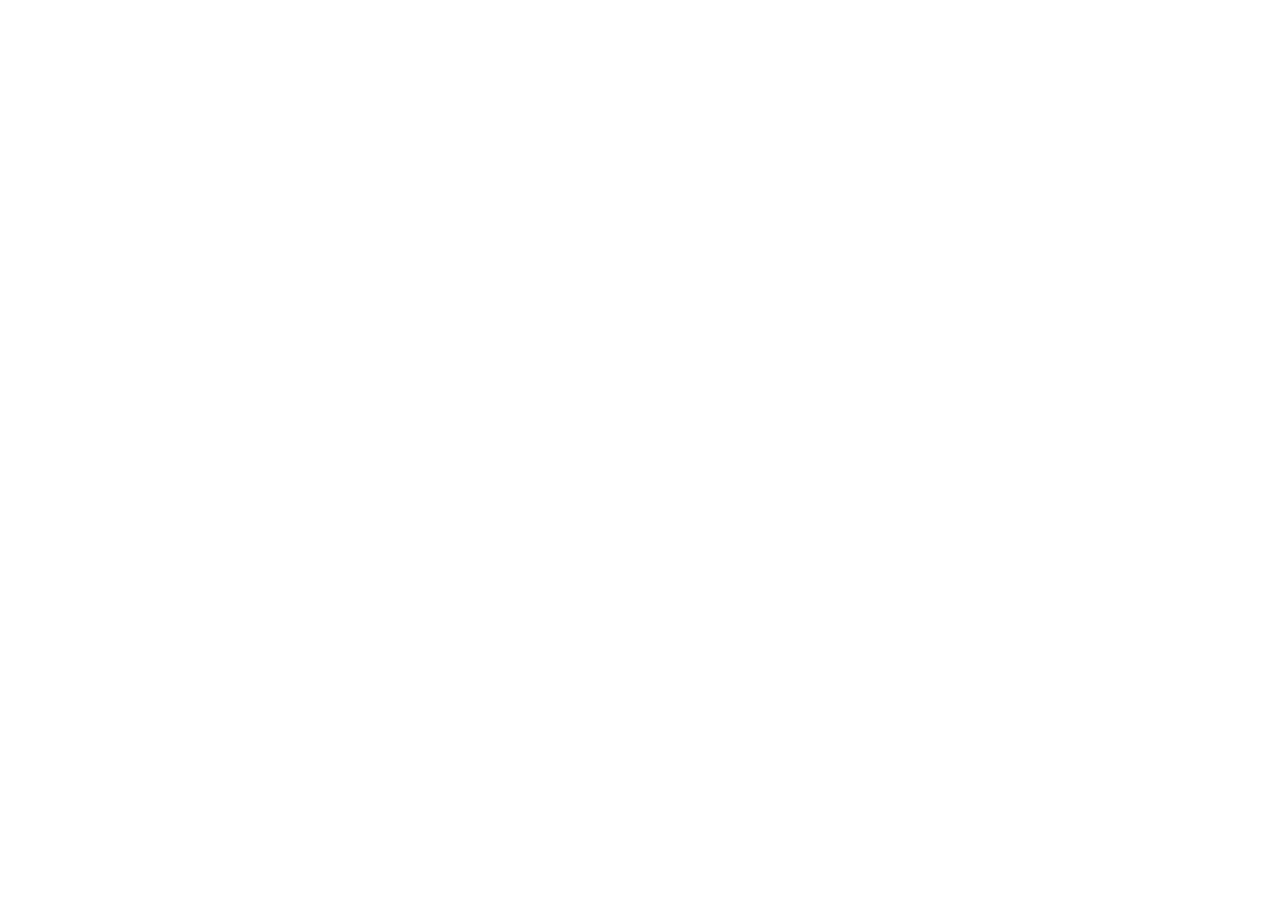
==== index.html @ 6b91a201 "Add initial Jerauld project files" ====
<!DOCTYPE html>
<html lang="en">
<head>
    <meta charset="UTF-8">
    <meta name="viewport" content="width=device-width, initial-scale=1.0">
    <title>Document</title>
</head>
<body>

</body>
</html>
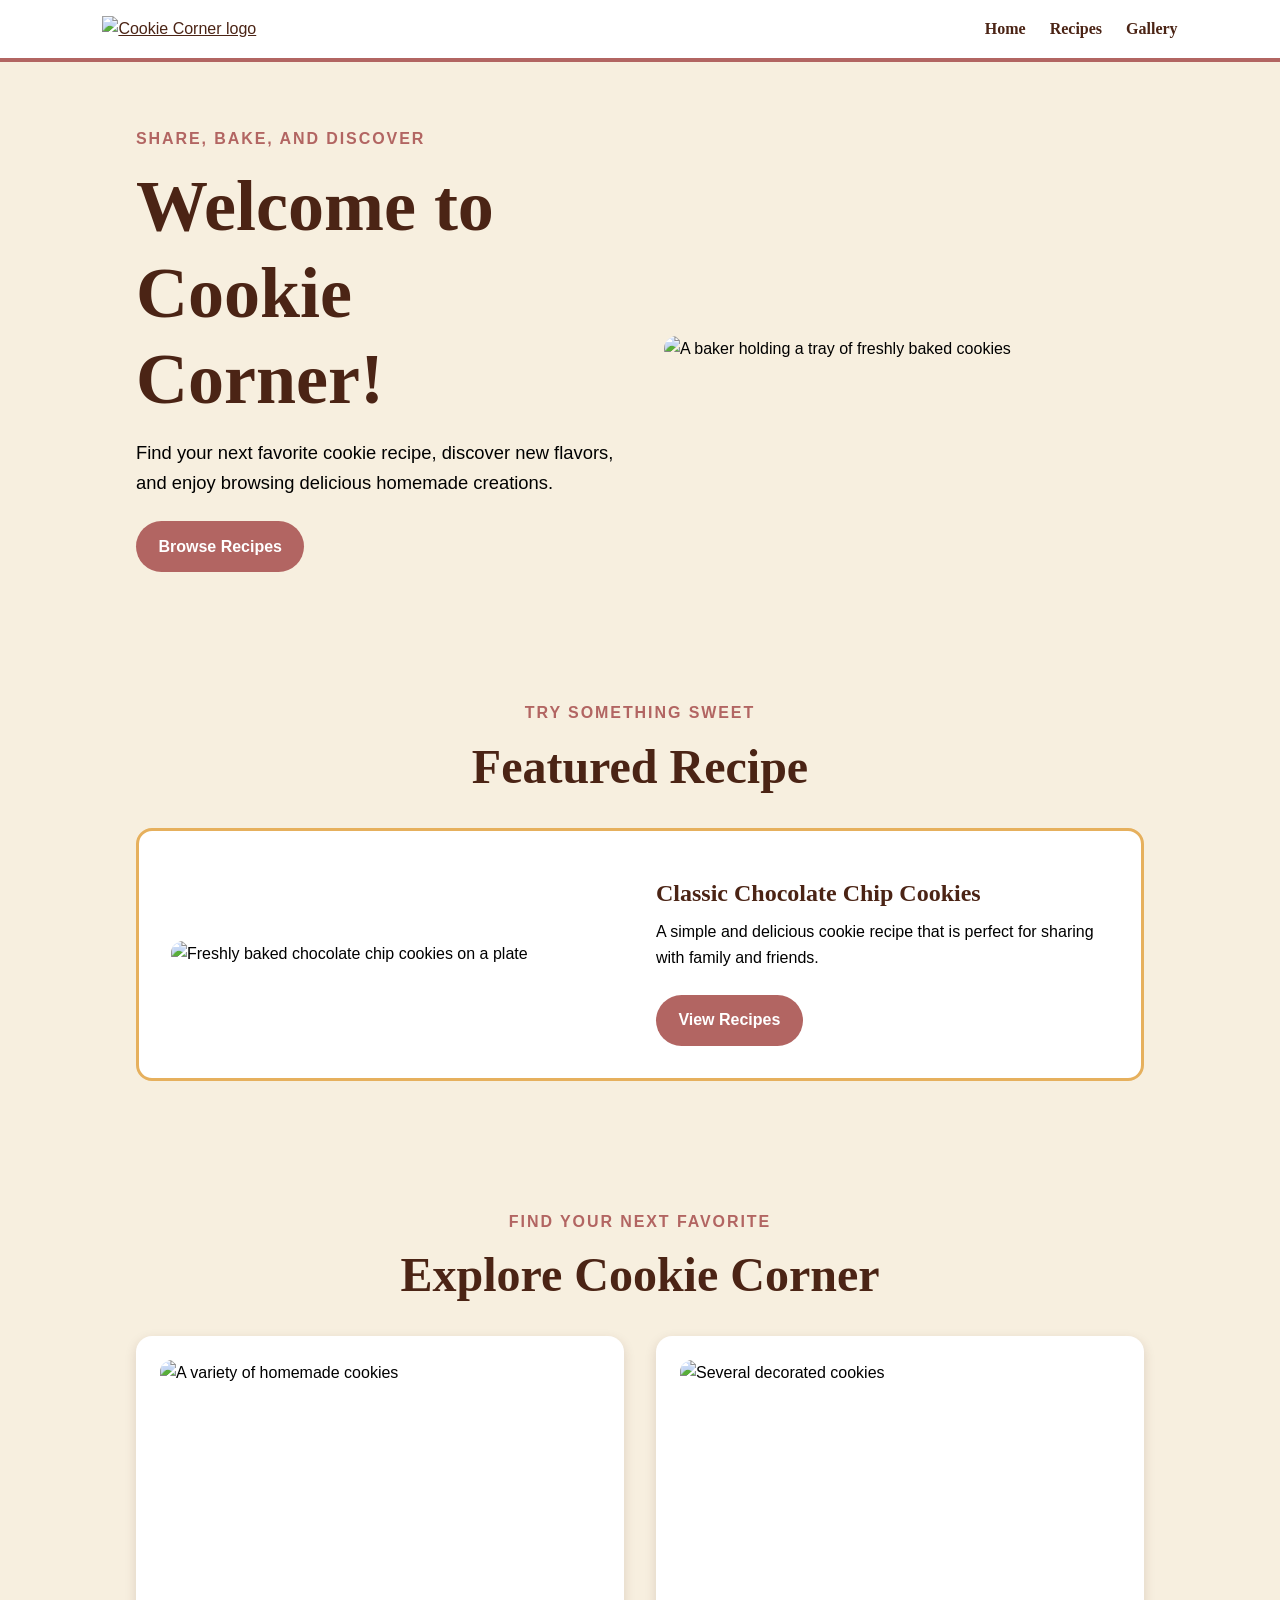
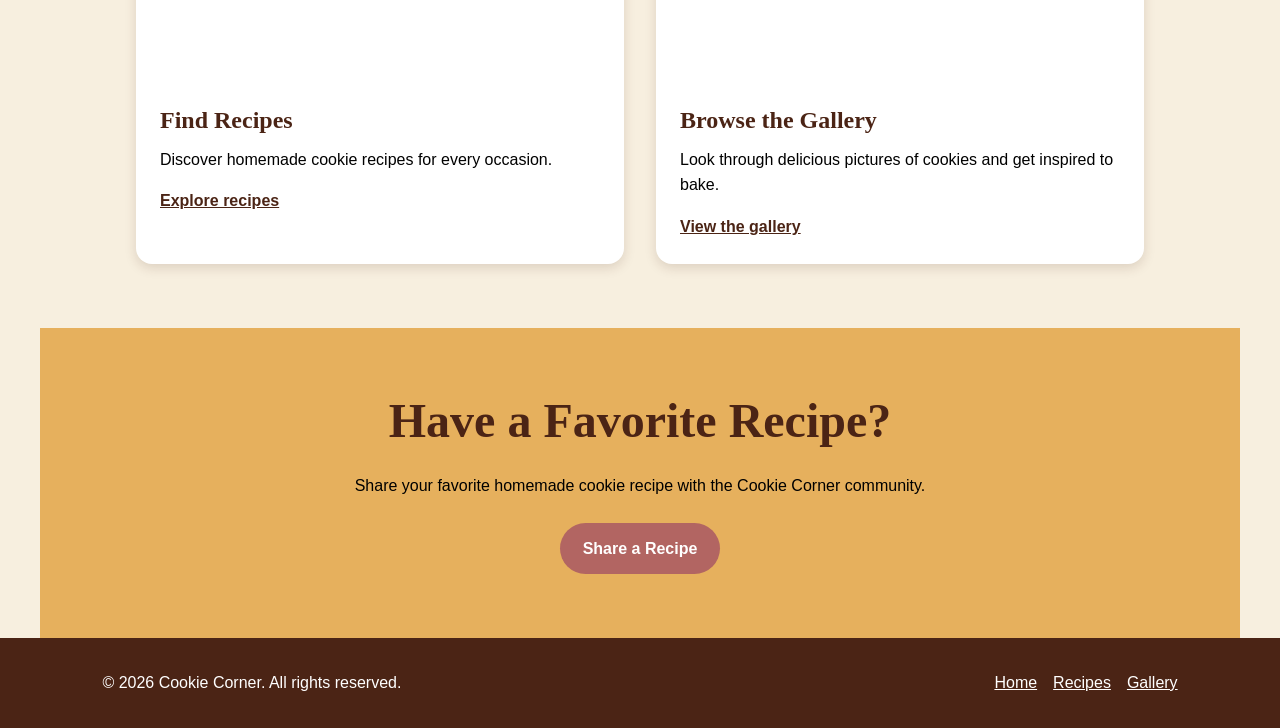
==== commit 084a60d3: "Main HTML and CSS" ====
--- a/index.html
+++ b/index.html
@@ -3,9 +3,158 @@
 <head>
     <meta charset="UTF-8">
     <meta name="viewport" content="width=device-width, initial-scale=1.0">
-    <title>Document</title>
+
+    <meta
+        name="description"
+        content="Cookie Corner is a place to discover homemade cookie recipes and browse delicious cookie photos."
+    >
+
+    <title>Cookie Corner | Homemade Cookie Recipes</title>
+
+    <link rel="icon" href="images/favicon.png">
+    <link rel="stylesheet" href="styles.css">
 </head>
+
 <body>
+    <a class="skip-link" href="#main-content">
+        Skip to main content
+    </a>
 
+    <header class="site-header">
+        <a href="index.html" class="logo-link">
+            <img
+                src="images/cookie-corner-logo.png"
+                alt="Cookie Corner logo"
+                class="logo"
+            >
+        </a>
+
+        <nav class="site-navigation" aria-label="Main navigation">
+            <a href="index.html" aria-current="page">Home</a>
+            <a href="recipes.html">Recipes</a>
+            <a href="gallery.html">Gallery</a>
+        </nav>
+    </header>
+
+    <main id="main-content">
+        <section class="hero">
+            <div class="hero-content">
+                <p class="eyebrow">Share, bake, and discover</p>
+
+                <h1>Welcome to Cookie Corner!</h1>
+
+                <p>
+                    Find your next favorite cookie recipe, discover new
+                    flavors, and enjoy browsing delicious homemade creations.
+                </p>
+
+                <a href="recipes.html" class="button">
+                    Browse Recipes
+                </a>
+            </div>
+
+            <img
+                src="images/cookie-baker.png"
+                alt="A baker holding a tray of freshly baked cookies"
+                class="hero-image"
+            >
+        </section>
+
+        <section class="featured-section">
+            <div class="section-heading">
+                <p class="eyebrow">Try something sweet</p>
+                <h2>Featured Recipe</h2>
+            </div>
+
+            <article class="recipe-card">
+                <img
+                    src="images/chocolate-chip-cookies.jpg"
+                    alt="Freshly baked chocolate chip cookies on a plate"
+                >
+
+                <div class="recipe-card-content">
+                    <h3>Classic Chocolate Chip Cookies</h3>
+
+                    <p>
+                        A simple and delicious cookie recipe that is perfect
+                        for sharing with family and friends.
+                    </p>
+
+                    <a href="recipes.html" class="button">
+                        View Recipes
+                    </a>
+                </div>
+            </article>
+        </section>
+
+        <section class="explore-section">
+            <div class="section-heading">
+                <p class="eyebrow">Find your next favorite</p>
+                <h2>Explore Cookie Corner</h2>
+            </div>
+
+            <div class="explore-grid">
+                <article class="explore-card">
+                    <img
+                        src="images/recipe-preview.jpg"
+                        alt="A variety of homemade cookies"
+                        loading="lazy"
+                    >
+
+                    <h3>Find Recipes</h3>
+
+                    <p>
+                        Discover homemade cookie recipes for every occasion.
+                    </p>
+
+                    <a href="recipes.html" class="text-link">
+                        Explore recipes
+                    </a>
+                </article>
+
+                <article class="explore-card">
+                    <img
+                        src="images/gallery-preview.jpg"
+                        alt="Several decorated cookies"
+                        loading="lazy"
+                    >
+
+                    <h3>Browse the Gallery</h3>
+
+                    <p>
+                        Look through delicious pictures of cookies and get
+                        inspired to bake.
+                    </p>
+
+                    <a href="gallery.html" class="text-link">
+                        View the gallery
+                    </a>
+                </article>
+            </div>
+        </section>
+
+        <section class="sharing-section">
+            <h2>Have a Favorite Recipe?</h2>
+
+            <p>
+                Share your favorite homemade cookie recipe with the Cookie
+                Corner community.
+            </p>
+
+            <a href="recipes.html" class="button">
+                Share a Recipe
+            </a>
+        </section>
+    </main>
+
+    <footer class="site-footer">
+        <p>&copy; 2026 Cookie Corner. All rights reserved.</p>
+
+        <nav aria-label="Footer navigation">
+            <a href="index.html">Home</a>
+            <a href="recipes.html">Recipes</a>
+            <a href="gallery.html">Gallery</a>
+        </nav>
+    </footer>
 </body>
-</html>
+</html>
--- a/styles.css
+++ b/styles.css
@@ -0,0 +1,276 @@
+/* Color palette */
+:root {
+    --cream: #f7efdf;
+    --gold: #e6b05d;
+    --rose: #b26562;
+    --brown: #4b2415;
+    --black: #000000;
+    --white: #ffffff;
+}
+
+/* Basic reset */
+* {
+    box-sizing: border-box;
+    margin: 0;
+    padding: 0;
+}
+
+body {
+    background-color: var(--cream);
+    color: var(--black);
+    font-family: Arial, sans-serif;
+    line-height: 1.6;
+}
+
+img {
+    display: block;
+    max-width: 100%;
+}
+
+a {
+    color: var(--brown);
+}
+
+/* Accessibility */
+.skip-link {
+    position: absolute;
+    left: -9999px;
+    top: 1rem;
+    z-index: 100;
+    padding: 0.75rem 1rem;
+    background-color: var(--brown);
+    color: var(--white);
+}
+
+.skip-link:focus {
+    left: 1rem;
+}
+
+/* Header */
+.site-header {
+    display: flex;
+    align-items: center;
+    justify-content: space-between;
+    gap: 2rem;
+    padding: 1rem 8%;
+    background-color: var(--white);
+    border-bottom: 4px solid var(--rose);
+}
+
+.logo {
+    width: 180px;
+}
+
+.site-navigation {
+    display: flex;
+    gap: 1.5rem;
+}
+
+.site-navigation a {
+    font-family: Georgia, serif;
+    font-weight: bold;
+    text-decoration: none;
+}
+
+.site-navigation a:hover,
+.site-navigation a:focus {
+    color: var(--rose);
+}
+
+/* Shared content styles */
+main {
+    max-width: 1200px;
+    margin: 0 auto;
+}
+
+section {
+    padding: 4rem 8%;
+}
+
+h1,
+h2,
+h3 {
+    color: var(--brown);
+    font-family: Georgia, serif;
+    line-height: 1.2;
+}
+
+h1 {
+    margin-bottom: 1rem;
+    font-size: clamp(2.5rem, 6vw, 4.5rem);
+}
+
+h2 {
+    margin-bottom: 1.5rem;
+    font-size: clamp(2rem, 4vw, 3rem);
+}
+
+h3 {
+    margin: 1rem 0 0.75rem;
+    font-size: 1.5rem;
+}
+
+.eyebrow {
+    margin-bottom: 0.75rem;
+    color: var(--rose);
+    font-weight: bold;
+    letter-spacing: 0.12em;
+    text-transform: uppercase;
+}
+
+/* Buttons */
+.button {
+    display: inline-block;
+    margin-top: 1.5rem;
+    padding: 0.8rem 1.4rem;
+    border-radius: 999px;
+    background-color: var(--rose);
+    color: var(--white);
+    font-weight: bold;
+    text-decoration: none;
+}
+
+.button:hover,
+.button:focus {
+    background-color: var(--brown);
+}
+
+/* Hero section */
+.hero {
+    display: grid;
+    grid-template-columns: 1fr 1fr;
+    align-items: center;
+    gap: 3rem;
+    min-height: 500px;
+    background-color: var(--cream);
+}
+
+.hero-content {
+    max-width: 550px;
+}
+
+.hero-content p:not(.eyebrow) {
+    font-size: 1.15rem;
+}
+
+.hero-image {
+    width: 100%;
+    border-radius: 2rem;
+}
+
+/* Section headings */
+.section-heading {
+    margin-bottom: 2rem;
+    text-align: center;
+}
+
+/* Recipe card */
+.recipe-card {
+    display: grid;
+    grid-template-columns: 1fr 1fr;
+    gap: 2rem;
+    align-items: center;
+    padding: 2rem;
+    background-color: var(--white);
+    border: 3px solid var(--gold);
+    border-radius: 1rem;
+}
+
+.recipe-card img {
+    width: 100%;
+    border-radius: 0.75rem;
+}
+
+/* Explore cards */
+.explore-grid {
+    display: grid;
+    grid-template-columns: repeat(2, 1fr);
+    gap: 2rem;
+}
+
+.explore-card {
+    padding: 1.5rem;
+    background-color: var(--white);
+    border-radius: 1rem;
+    box-shadow: 0 4px 12px rgb(75 36 21 / 15%);
+}
+
+.explore-card img {
+    width: 100%;
+    aspect-ratio: 4 / 3;
+    object-fit: cover;
+    border-radius: 0.75rem;
+}
+
+.text-link {
+    display: inline-block;
+    margin-top: 1rem;
+    font-weight: bold;
+}
+
+/* Sharing section */
+.sharing-section {
+    text-align: center;
+    background-color: var(--gold);
+}
+
+.sharing-section h2 {
+    color: var(--brown);
+}
+
+/* Footer */
+.site-footer {
+    display: flex;
+    justify-content: space-between;
+    gap: 1rem;
+    padding: 2rem 8%;
+    background-color: var(--brown);
+    color: var(--white);
+}
+
+.site-footer nav {
+    display: flex;
+    gap: 1rem;
+}
+
+.site-footer a {
+    color: var(--white);
+}
+
+/* Mobile layout */
+@media (max-width: 700px) {
+    .site-header,
+    .site-footer {
+        flex-direction: column;
+        text-align: center;
+    }
+
+    .site-navigation {
+        flex-wrap: wrap;
+        justify-content: center;
+    }
+
+    .hero,
+    .recipe-card,
+    .explore-grid {
+        grid-template-columns: 1fr;
+    }
+
+    section {
+        padding: 3rem 6%;
+    }
+
+    .recipe-card {
+        padding: 1rem;
+    }
+}
+
+/* Reduced motion accessibility */
+@media (prefers-reduced-motion: reduce) {
+    *,
+    *::before,
+    *::after {
+        scroll-behavior: auto !important;
+        transition: none !important;
+    }
+}
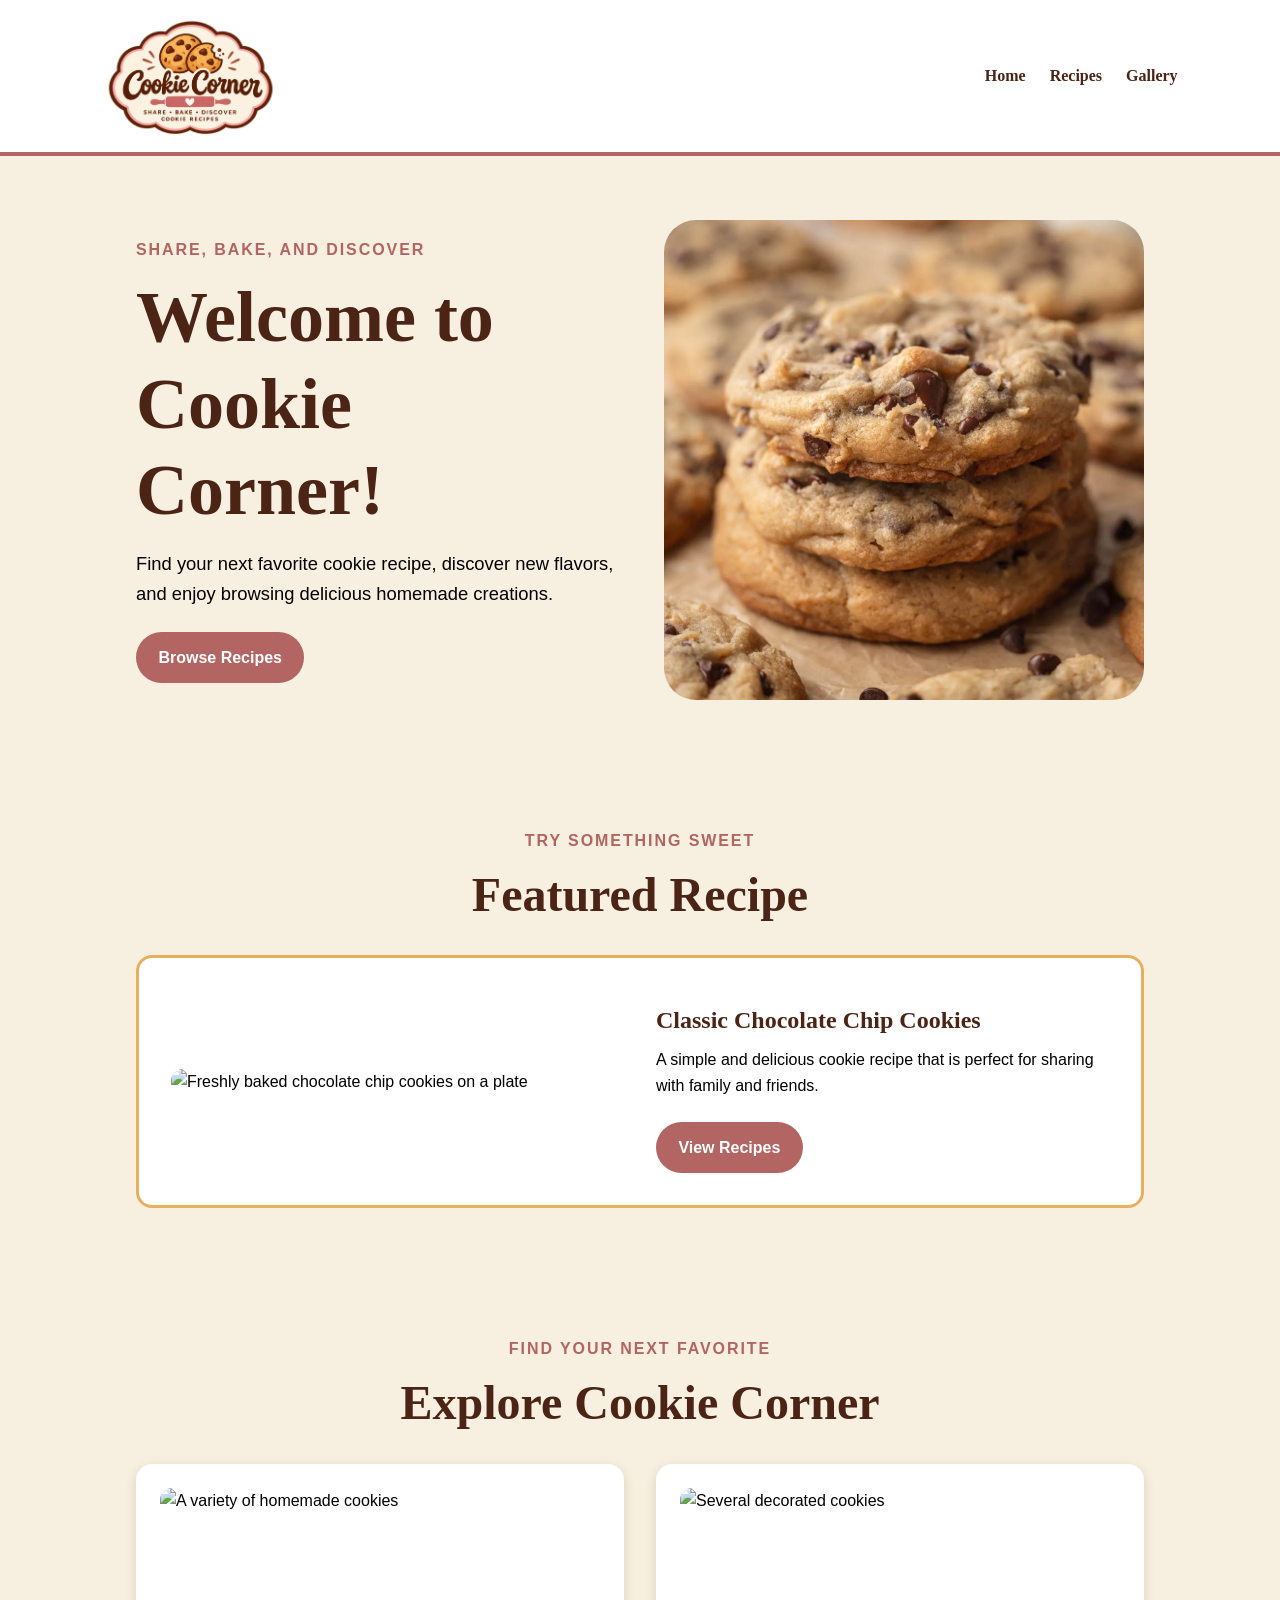
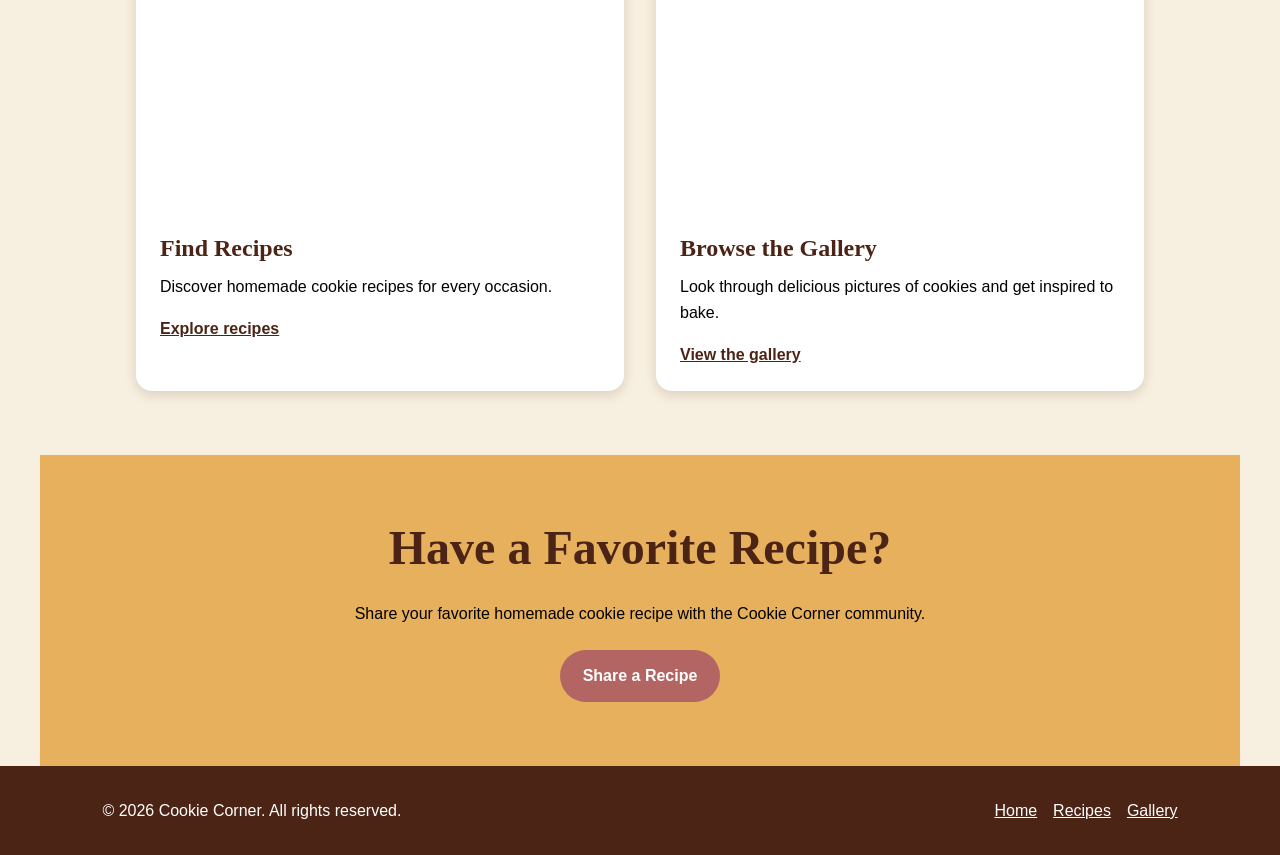
==== commit 7c7de741: "pictures" ====
--- a/index.html
+++ b/index.html
@@ -23,7 +23,7 @@
     <header class="site-header">
         <a href="index.html" class="logo-link">
             <img
-                src="images/cookie-corner-logo.png"
+                src="images/Picture1.png"
                 alt="Cookie Corner logo"
                 class="logo"
             >
@@ -54,7 +54,7 @@
             </div>
 
             <img
-                src="images/cookie-baker.png"
+                src="images/cookie6.jpeg"
                 alt="A baker holding a tray of freshly baked cookies"
                 class="hero-image"
             >
